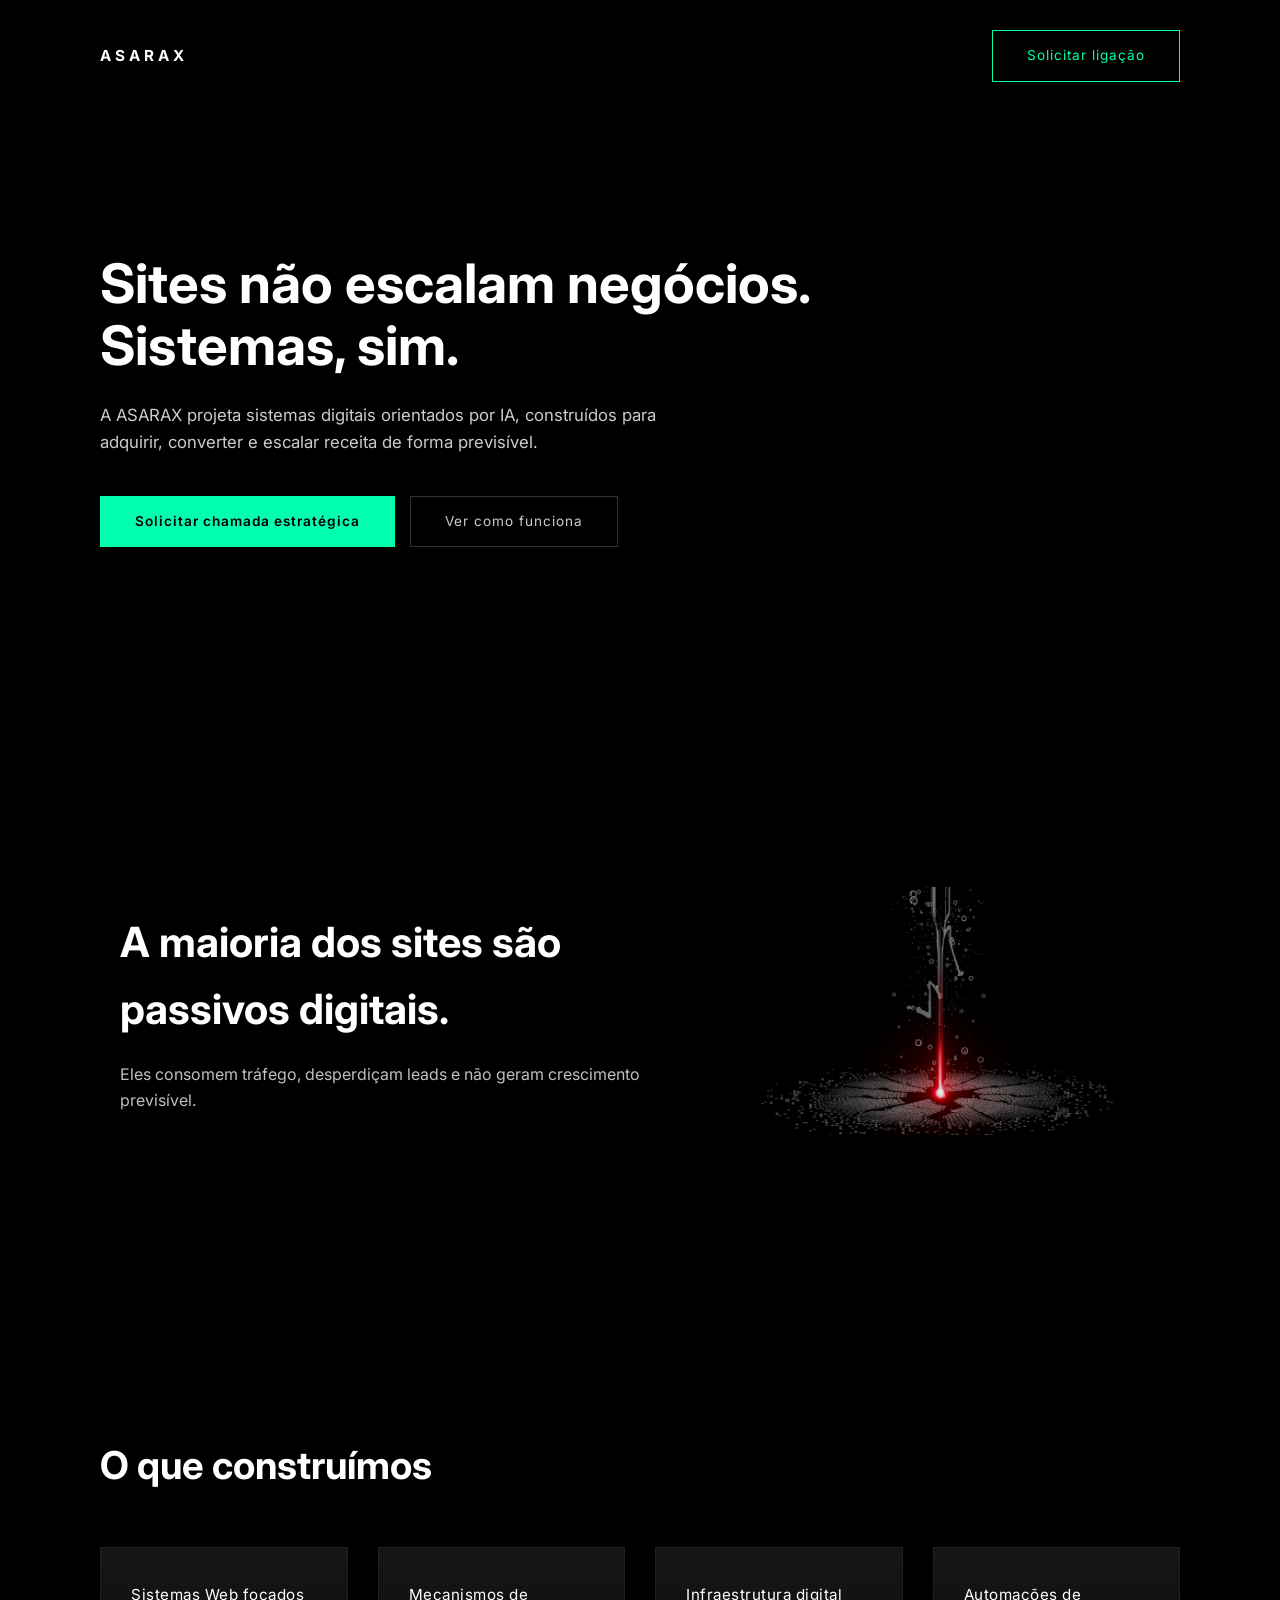
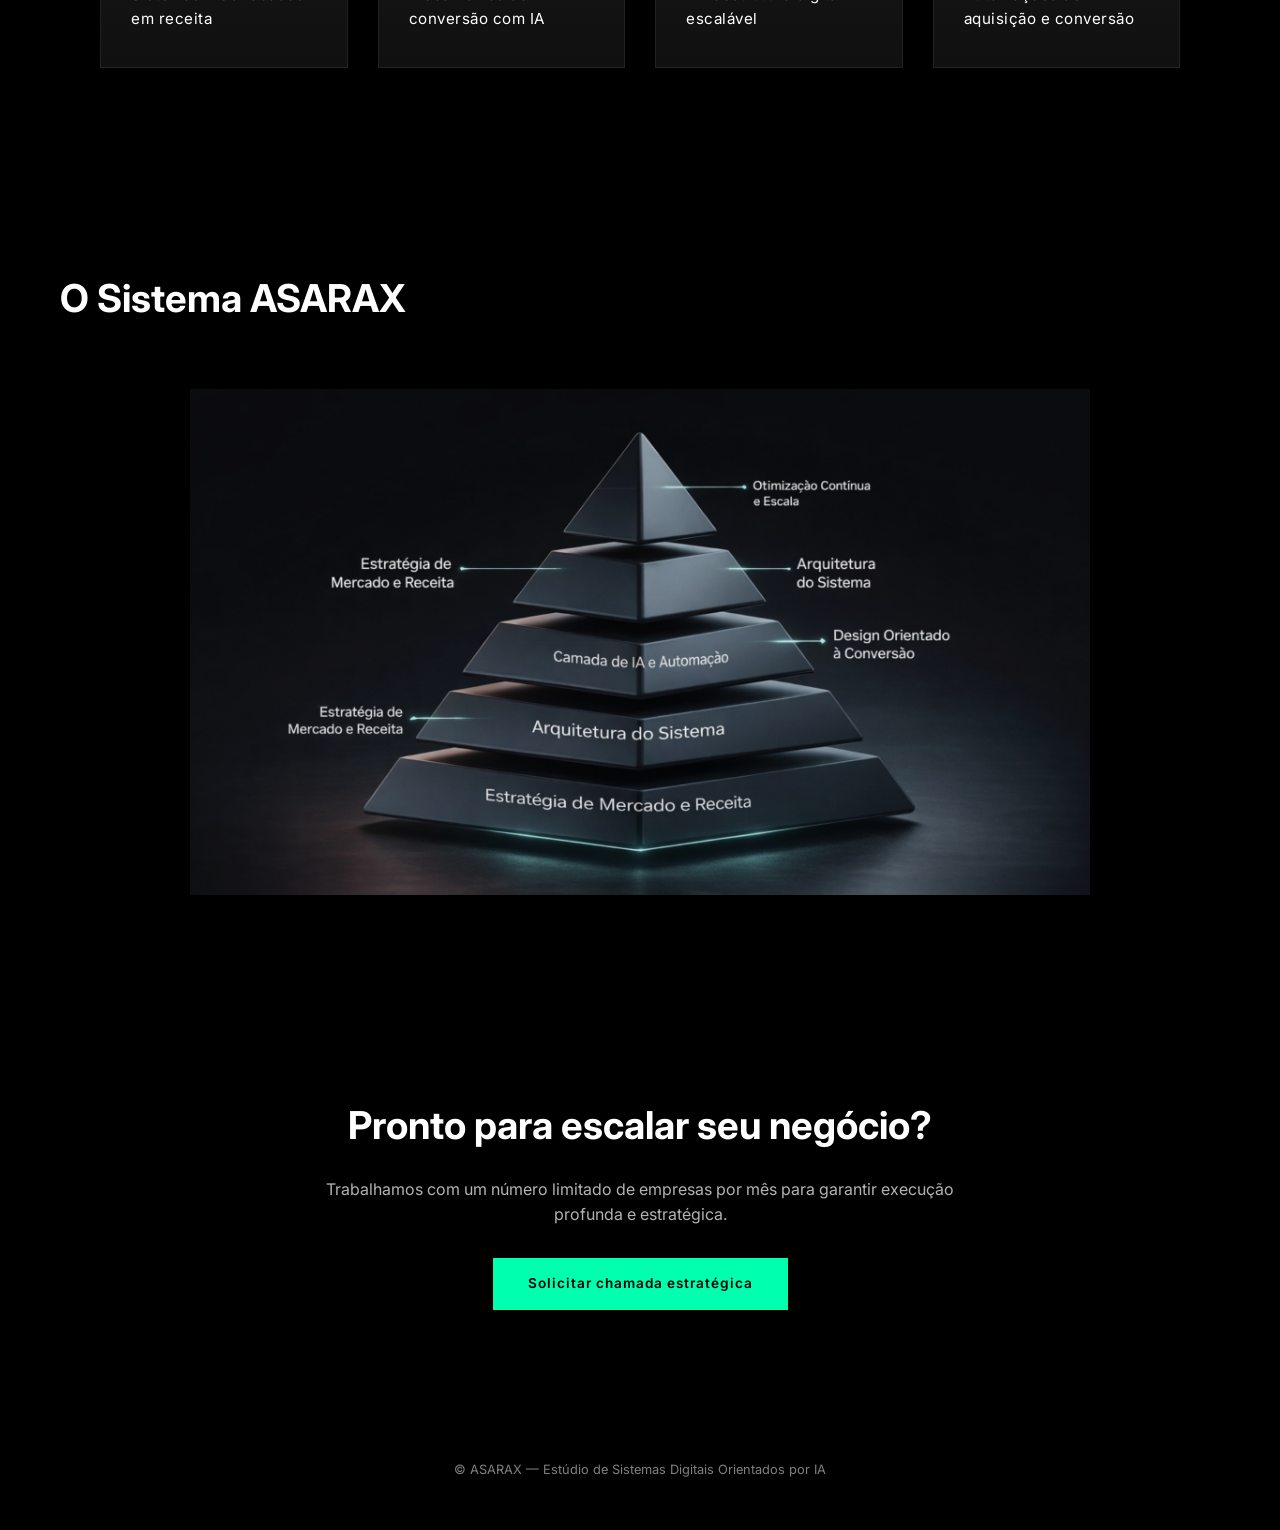
==== index.html @ 399a2442 "Add files via upload" ====
<!DOCTYPE html>
<html lang="pt-BR">
<head>
  <meta charset="UTF-8" />
  <meta name="viewport" content="width=device-width, initial-scale=1.0" />
  <title>ASARAX — Sistemas Digitais Orientados por IA</title>

  <!-- SEO -->
  <meta name="description" content="A ASARAX projeta sistemas digitais orientados por IA para adquirir, converter e escalar negócios com previsibilidade." />

  <!-- Fonte -->
  <link rel="preconnect" href="https://fonts.googleapis.com">
  <link rel="preconnect" href="https://fonts.gstatic.com" crossorigin>
  <link href="https://fonts.googleapis.com/css2?family=Inter:wght@400;600;700&display=swap" rel="stylesheet">

  <!-- CSS -->
  <link rel="stylesheet" href="css/style.css">
</head>

<body>

  <!-- HEADER -->
  <header class="header">
    <div class="logo">ASARAX</div>
    <a href="apply.html" class="btn">Solicitar ligação</a>
  </header>

  <!-- HERO -->
  <section class="hero">
    <h1>
      Sites não escalam negócios.<br>
      Sistemas, sim.
    </h1>

    <p>
      A ASARAX projeta sistemas digitais orientados por IA,
      construídos para adquirir, converter e escalar receita
      de forma previsível.
    </p>

    <div class="hero-buttons">
      <a href="#contact" class="btn primary">Solicitar chamada estratégica</a>
      <a href="#process" class="btn secondary">Ver como funciona</a>
    </div>
  </section>

  <!-- PROBLEMA -->
 <section class="section dark problem-split">
  <div class="problem-content">
    <div class="problem-text">
      <h2>A maioria dos sites são passivos digitais.</h2>
      <p>
        Eles consomem tráfego, desperdiçam leads e não geram crescimento previsível.
      </p>
    </div>

    <div class="problem-image">
      <img src="img/passive-system.png" alt="Sites passivos desperdiçam tráfego e leads">
    </div>
  </div>
</section>

  <!-- SERVIÇOS -->
  <section class="section">
    <h2>O que construímos</h2>

    <div class="grid">
      <div class="card">Sistemas Web focados em receita</div>
      <div class="card">Mecanismos de conversão com IA</div>
      <div class="card">Infraestrutura digital escalável</div>
      <div class="card">Automações de aquisição e conversão</div>
    </div>
  </section>

  <!-- PROCESSO -->
<section class="section dark" id="process">
  <h2>O Sistema ASARAX</h2>

  <div class="system-visual">
    <img 
      src="img/asarax-system.png" 
      alt="Sistema ASARAX — Estratégia, Arquitetura, Conversão, IA e Escala"
    />
  </div>
</section>

  <!-- CTA -->
  <section class="section cta" id="contact">
    <h2>Pronto para escalar seu negócio?</h2>

    <p style="opacity:.7; margin-bottom:30px;">
      Trabalhamos com um número limitado de empresas por mês
      para garantir execução profunda e estratégica.
    </p>

    <a href="apply.html" class="btn primary">
      Solicitar chamada estratégica
    </a>
  </section>

  <!-- FOOTER -->
  <footer class="footer">
    <p>© ASARAX — Estúdio de Sistemas Digitais Orientados por IA</p>
  </footer>

  <!-- JS -->
  <script src="js/main.js"></script>

</body>
</html>
---- css/style.css ----
/* =========================
   RESET & BASE
========================= */
* {
  margin: 0;
  padding: 0;
  box-sizing: border-box;
}

html {
  scroll-behavior: smooth;
}

body {
  background: #000000;
  color: #ffffff;
  font-family: 'Inter', Arial, sans-serif;
  line-height: 1.6;
}

/* =========================
   GLOBAL LAYOUT
========================= */
.header,
.hero,
.section,
.footer {
  max-width: 1200px;
  margin: 0 auto;
  padding-left: 60px;
  padding-right: 60px;
}

.section {
  padding-top: 100px;
  padding-bottom: 100px;
}

.section.dark {
  background: #000000;
  max-width: 100%;
}

.section.dark > * {
  max-width: 1200px;
  margin-left: auto;
  margin-right: auto;
}

/* =========================
   HEADER
========================= */
.header {
  display: flex;
  align-items: center;
  justify-content: space-between;
  padding-top: 30px;
  padding-bottom: 30px;
}

.logo {
  font-weight: 700;
  letter-spacing: 4px;
  font-size: 0.95rem;
}

/* =========================
   HERO
========================= */
.hero {
  padding-top: 140px;
  padding-bottom: 140px;
}

.hero h1 {
  font-size: clamp(2.5rem, 5vw, 3.4rem);
  font-weight: 700;
  line-height: 1.15;
  margin-bottom: 25px;
}

.hero p {
  max-width: 620px;
  font-size: 1.05rem;
  opacity: 0.8;
  margin-bottom: 40px;
}

.hero-buttons {
  display: flex;
  flex-wrap: wrap;
  gap: 15px;
}

/* =========================
   BUTTONS
========================= */
.btn {
  display: inline-block;
  padding: 14px 34px;
  border: 1px solid #00ffae;
  color: #00ffae;
  text-decoration: none;
  font-size: 0.85rem;
  letter-spacing: 1px;
  transition: all 0.3s ease;
}

.btn.primary {
  background: #00ffae;
  color: #000;
  font-weight: 600;
}

.btn.secondary {
  border-color: #333;
  color: #ccc;
}

.btn:hover {
  transform: translateY(-2px);
  box-shadow: 0 10px 40px rgba(0, 255, 174, 0.15);
}

.btn.secondary:hover {
  border-color: #00ffae;
  color: #00ffae;
}

/* =========================
   HEADINGS & TEXT
========================= */
.section h2 {
  font-size: clamp(1.9rem, 4vw, 2.4rem);
  font-weight: 700;
  margin-bottom: 20px;
}

.section p {
  max-width: 700px;
  opacity: 0.75;
}

/* =========================
   GRID / CARDS
========================= */
.grid {
  display: grid;
  grid-template-columns: repeat(auto-fit, minmax(240px, 1fr));
  gap: 30px;
  margin-top: 50px;
}

.card {
  background: linear-gradient(180deg, #151515, #101010);
  border: 1px solid #222;
  padding: 35px 30px;
  font-size: 0.95rem;
  letter-spacing: 0.5px;
  transition: all 0.35s ease;
}

.card:hover {
  border-color: #00ffae;
  transform: translateY(-6px);
  box-shadow: 0 20px 60px rgba(0, 255, 174, 0.12);
}

/* =========================
   PROCESS LIST
========================= */
ol {
  margin-top: 40px;
  padding-left: 20px;
}

ol li {
  margin-bottom: 18px;
  font-size: 0.95rem;
  opacity: 0.85;
}

/* =========================
   CTA
========================= */
.cta {
  text-align: center;
}

.cta h2 {
  margin-bottom: 20px;
}

.cta p {
  margin-left: auto;
  margin-right: auto;
}

/* =========================
   FOOTER
========================= */
.footer {
  padding-top: 50px;
  padding-bottom: 50px;
  text-align: center;
  font-size: 0.8rem;
  opacity: 0.5;
}

/* =========================
   RESPONSIVE
========================= */
@media (max-width: 768px) {
  .header,
  .hero,
  .section,
  .footer {
    padding-left: 25px;
    padding-right: 25px;
  }

  .hero {
    padding-top: 110px;
    padding-bottom: 110px;
  }

  .hero-buttons {
    flex-direction: column;
    align-items: flex-start;
  }

  .btn {
    width: 100%;
    text-align: center;
  }
}
/* =========================
   FORM — ASARAX
========================= */

.asarax-form {
  max-width: 520px;
}

.form-group {
  display: flex;
  flex-direction: column;
  margin-bottom: 25px;
}

.form-group label {
  font-size: 0.75rem;
  letter-spacing: 1px;
  opacity: 0.7;
  margin-bottom: 8px;
}

.form-group input {
  background: #0f0f0f;
  border: 1px solid #222;
  padding: 14px 16px;
  color: #fff;
  font-size: 0.9rem;
  outline: none;
}

.form-group input:focus {
  border-color: #00ffae;
}
.logo img {
  height: 28px;       /* ideal para header premium */
  width: auto;
  display: block;
}

.visual-power {
  background: #000;
  padding: 120px 8vw;
}

/* Logo em destaque */
.brand-statement {
  text-align: center;
  margin-bottom: 80px;
}

.brand-statement img {
  height: 80px;
  margin-bottom: 20px;
}

.brand-statement p {
  font-size: 0.9rem;
  letter-spacing: 0.15em;
  text-transform: uppercase;
  opacity: 0.6;
}

.system-visual {
  margin-top: 60px;
  display: flex;
  justify-content: center;
}

.system-visual img {
  max-width: 100%;
  width: 900px;
  opacity: 0.95;
}

.section-hero {
  background: #000;
}

.section-hero img {
  display: block;
  margin: 0 auto;
  background: #000;
}

/* =========================
   PROBLEM SPLIT SECTION
========================= */

.problem-split {
  background: #000;
}

.problem-content {
  max-width: 1200px;
  margin: 0 auto;
  padding: 100px 60px;
  display: grid;
  grid-template-columns: 1.1fr 0.9fr;
  gap: 60px;
  align-items: center;
}

.problem-text h2 {
  font-size: clamp(2rem, 4vw, 2.6rem);
  margin-bottom: 20px;
}

.problem-text p {
  max-width: 520px;
  opacity: 0.75;
  font-size: 1rem;
}

.problem-image {
  display: flex;
  justify-content: flex-end;
}

.problem-image img {
  width: 100%;
  max-width: 600px;
  opacity: 0.9;
}

/* MOBILE */
@media (max-width: 900px) {
  .problem-content {
    grid-template-columns: 1fr;
    gap: 50px;
  }

  .problem-image {
    justify-content: center;
  }

  .problem-image img {
    max-width: 100%;
  }
}
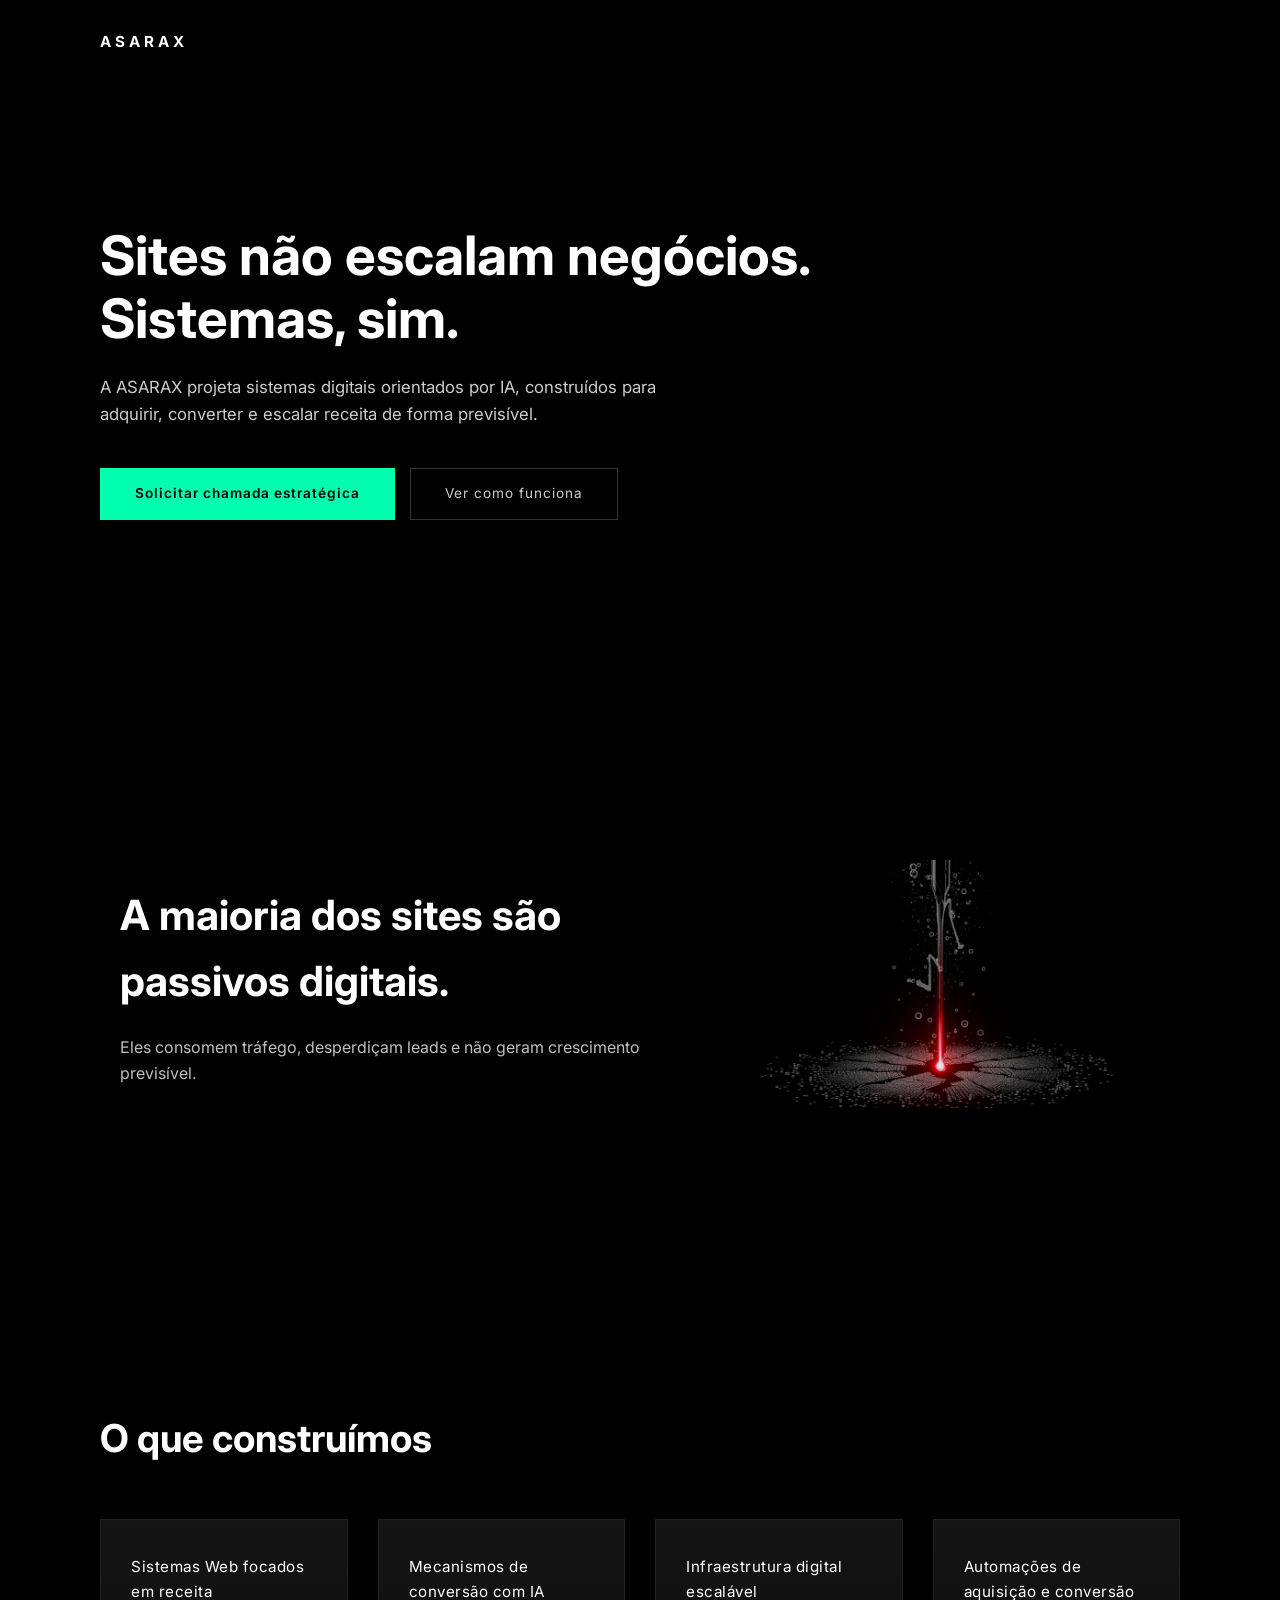
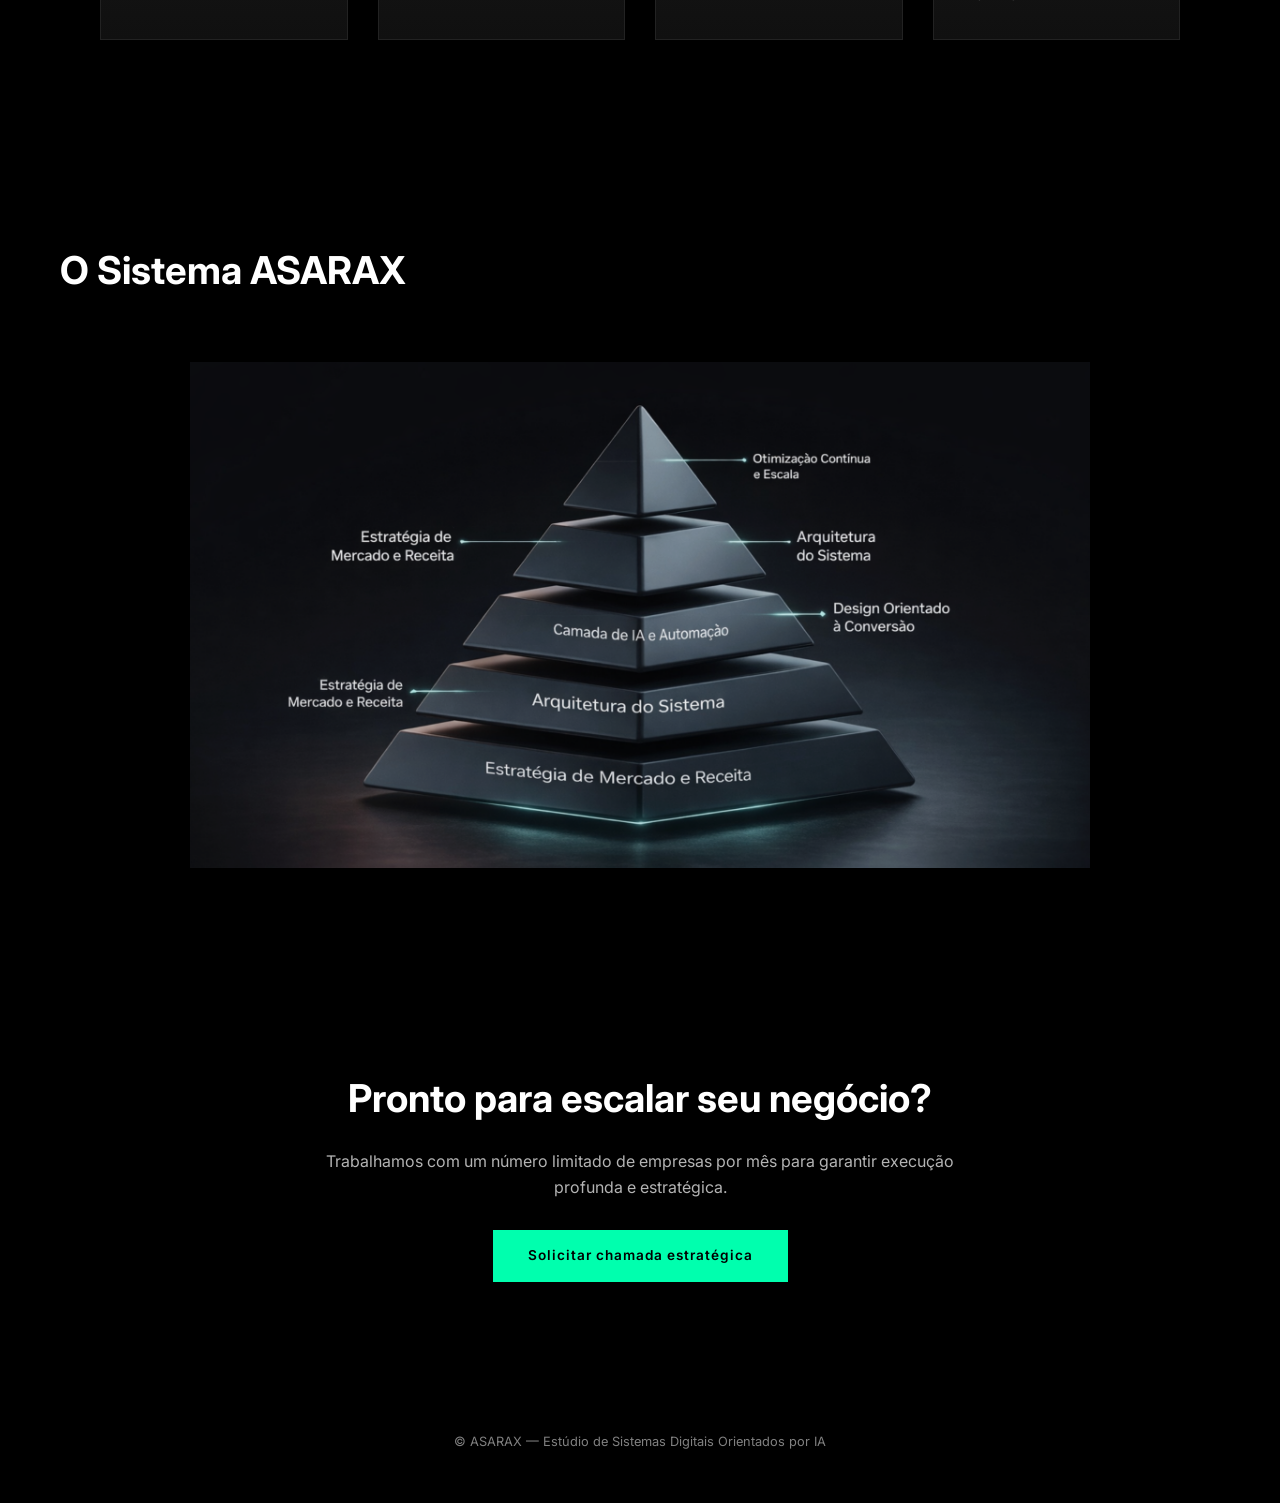
==== commit bc7902b3: "Update index.html" ====
--- a/index.html
+++ b/index.html
@@ -22,7 +22,7 @@
   <!-- HEADER -->
   <header class="header">
     <div class="logo">ASARAX</div>
-    <a href="apply.html" class="btn">Solicitar ligação</a>
+    
   </header>
 
   <!-- HERO -->
@@ -107,4 +107,5 @@
   <script src="js/main.js"></script>
 
 </body>
-</html>+
+</html>
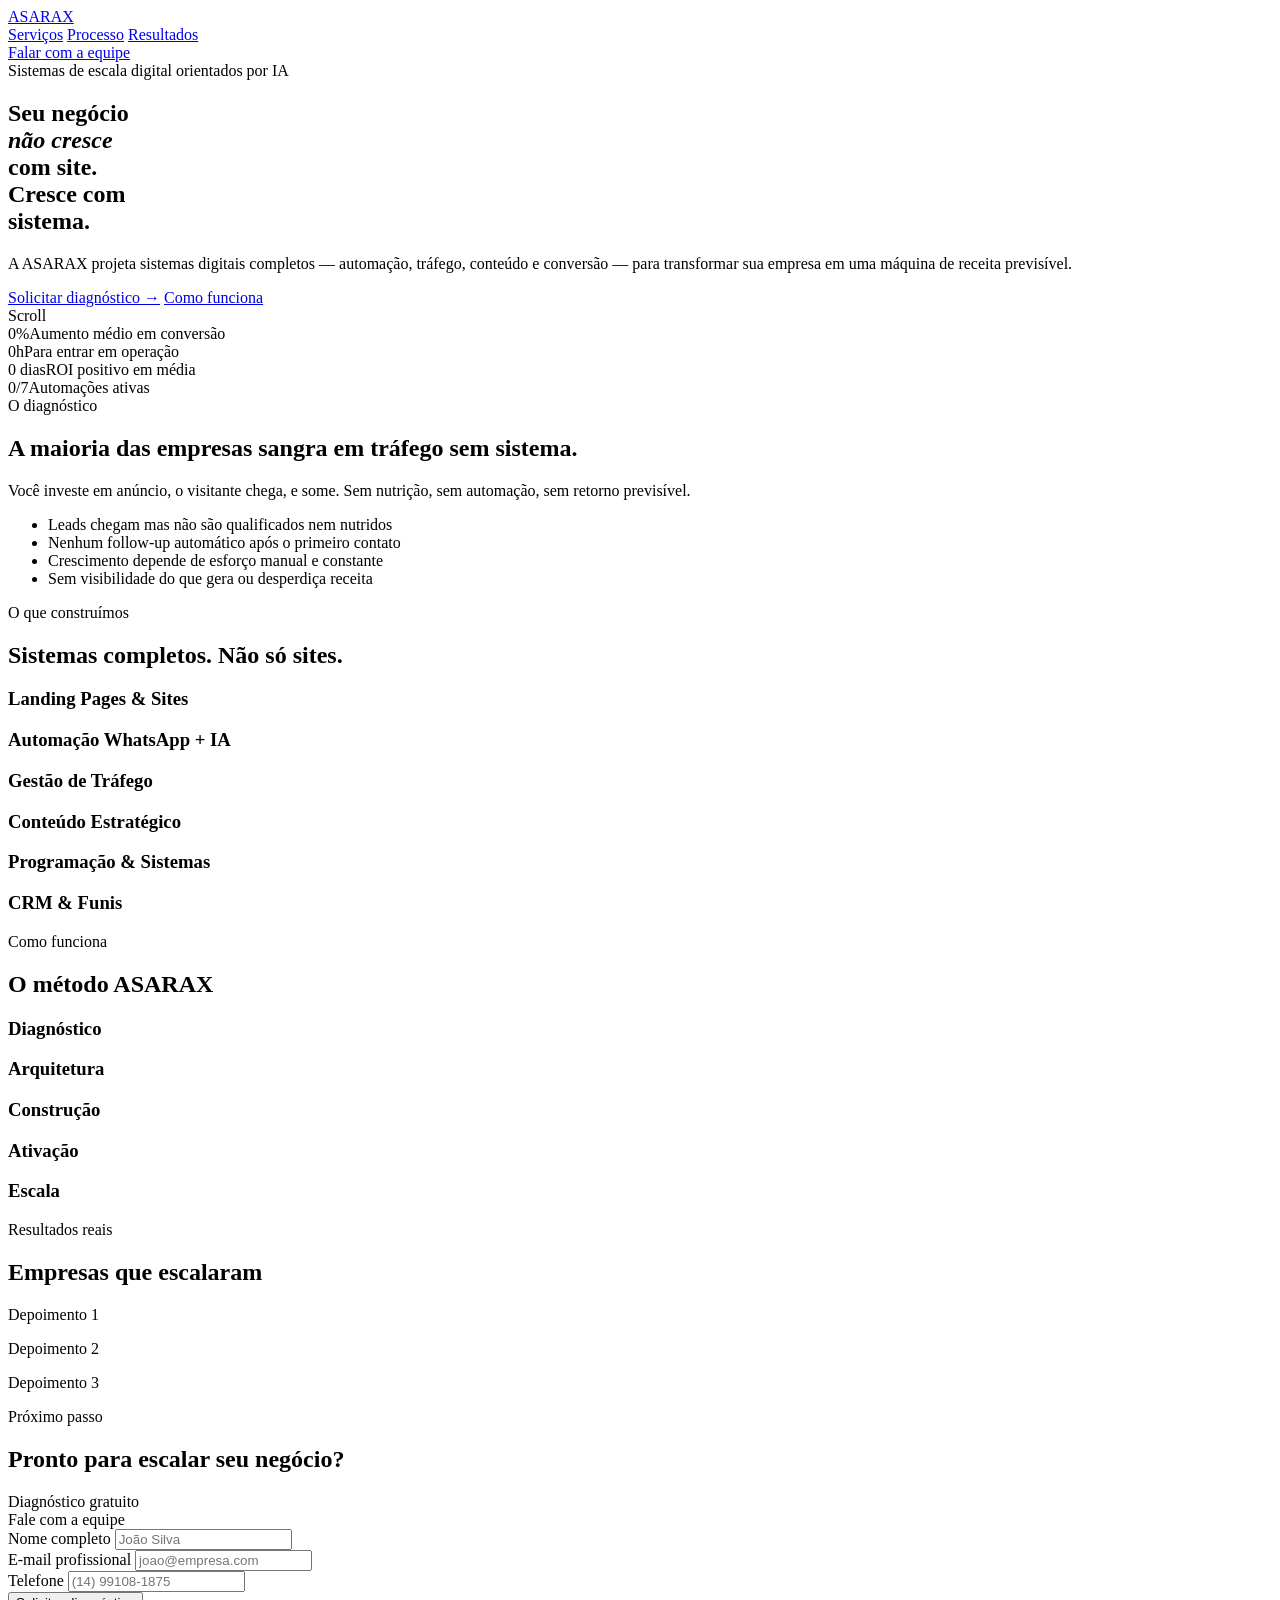
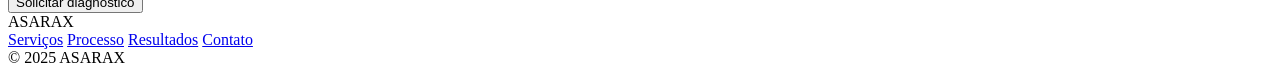
==== commit 28ca9c52: "Update index.html" ====
--- a/index.html
+++ b/index.html
@@ -1,111 +1,154 @@
 <!DOCTYPE html>
 <html lang="pt-BR">
 <head>
-  <meta charset="UTF-8" />
-  <meta name="viewport" content="width=device-width, initial-scale=1.0" />
-  <title>ASARAX — Sistemas Digitais Orientados por IA</title>
-
-  <!-- SEO -->
-  <meta name="description" content="A ASARAX projeta sistemas digitais orientados por IA para adquirir, converter e escalar negócios com previsibilidade." />
-
-  <!-- Fonte -->
-  <link rel="preconnect" href="https://fonts.googleapis.com">
-  <link rel="preconnect" href="https://fonts.gstatic.com" crossorigin>
-  <link href="https://fonts.googleapis.com/css2?family=Inter:wght@400;600;700&display=swap" rel="stylesheet">
-
-  <!-- CSS -->
-  <link rel="stylesheet" href="css/style.css">
+<meta charset="UTF-8"/>
+<meta name="viewport" content="width=device-width, initial-scale=1.0"/>
+<title>ASARAX — Sistemas de Escala Digital</title>
+<meta name="description" content="ASARAX projeta sistemas digitais orientados por IA para escalar negócios com receita previsível."/>
 </head>
 
 <body>
 
-  <!-- HEADER -->
-  <header class="header">
-    <div class="logo">ASARAX</div>
-    
-  </header>
+<header id="hdr">
+  <a href="#" class="logo-type">ASARAX</a>
+  <nav>
+    <a href="#services">Serviços</a>
+    <a href="#process">Processo</a>
+    <a href="#results">Resultados</a>
+  </nav>
+  <a href="https://wa.me/5514991081875?text=Quero%20falar%20com%20a%20equipe%20ASARAX" target="_blank" class="nav-cta">
+   Falar com a equipe
+  </a>
+</header>
 
-  <!-- HERO -->
-  <section class="hero">
-    <h1>
-      Sites não escalam negócios.<br>
-      Sistemas, sim.
-    </h1>
+<section class="hero">
+  <div class="hero-grid"></div>
+  <div class="hero-orb"></div>
+  <div class="hero-eyebrow">Sistemas de escala digital orientados por IA</div>
+  <h1>
+    Seu negócio<br>
+    <em>não cresce</em><br>
+    com site.<br>
+    Cresce com<br>
+    sistema.
+  </h1>
+  <div class="hero-bottom">
+    <p class="hero-desc">A ASARAX projeta sistemas digitais completos — automação, tráfego, conteúdo e conversão — para transformar sua empresa em uma máquina de receita previsível.</p>
+    <div class="hero-actions">
+      <a href="#contact" class="btn-fill">Solicitar diagnóstico →</a>
+      <a href="#process" class="btn-ghost">Como funciona</a>
+    </div>
+  </div>
+  <div class="scroll-hint">
+    <span>Scroll</span>
+    <div class="scroll-line"></div>
+  </div>
+</section>
 
-    <p>
-      A ASARAX projeta sistemas digitais orientados por IA,
-      construídos para adquirir, converter e escalar receita
-      de forma previsível.
-    </p>
+<div class="stats-bar">
+  <div class="stat-item"><span class="stat-n">0%</span><span class="stat-l">Aumento médio em conversão</span></div>
+  <div class="stat-item"><span class="stat-n">0h</span><span class="stat-l">Para entrar em operação</span></div>
+  <div class="stat-item"><span class="stat-n">0 dias</span><span class="stat-l">ROI positivo em média</span></div>
+  <div class="stat-item"><span class="stat-n">0/7</span><span class="stat-l">Automações ativas</span></div>
+</div>
 
-    <div class="hero-buttons">
-      <a href="#contact" class="btn primary">Solicitar chamada estratégica</a>
-      <a href="#process" class="btn secondary">Ver como funciona</a>
-    </div>
-  </section>
-
-  <!-- PROBLEMA -->
- <section class="section dark problem-split">
-  <div class="problem-content">
-    <div class="problem-text">
-      <h2>A maioria dos sites são passivos digitais.</h2>
-      <p>
-        Eles consomem tráfego, desperdiçam leads e não geram crescimento previsível.
-      </p>
-    </div>
-
-    <div class="problem-image">
-      <img src="img/passive-system.png" alt="Sites passivos desperdiçam tráfego e leads">
+<section class="problem">
+  <div class="problem-inner">
+    <div>
+      <div class="section-label">O diagnóstico</div>
+      <h2 class="section-title">A maioria das empresas sangra em tráfego sem sistema.</h2>
+      <p class="section-sub">Você investe em anúncio, o visitante chega, e some. Sem nutrição, sem automação, sem retorno previsível.</p>
+      <ul class="problem-list">
+        <li>Leads chegam mas não são qualificados nem nutridos</li>
+        <li>Nenhum follow-up automático após o primeiro contato</li>
+        <li>Crescimento depende de esforço manual e constante</li>
+        <li>Sem visibilidade do que gera ou desperdiça receita</li>
+      </ul>
     </div>
   </div>
 </section>
 
-  <!-- SERVIÇOS -->
-  <section class="section">
-    <h2>O que construímos</h2>
+<section id="services">
+  <div class="section-label">O que construímos</div>
+  <h2 class="section-title">Sistemas completos. Não só sites.</h2>
 
-    <div class="grid">
-      <div class="card">Sistemas Web focados em receita</div>
-      <div class="card">Mecanismos de conversão com IA</div>
-      <div class="card">Infraestrutura digital escalável</div>
-      <div class="card">Automações de aquisição e conversão</div>
-    </div>
-  </section>
-
-  <!-- PROCESSO -->
-<section class="section dark" id="process">
-  <h2>O Sistema ASARAX</h2>
-
-  <div class="system-visual">
-    <img 
-      src="img/asarax-system.png" 
-      alt="Sistema ASARAX — Estratégia, Arquitetura, Conversão, IA e Escala"
-    />
+  <div class="services-grid">
+    <div class="svc-card"><h3>Landing Pages & Sites</h3></div>
+    <div class="svc-card"><h3>Automação WhatsApp + IA</h3></div>
+    <div class="svc-card"><h3>Gestão de Tráfego</h3></div>
+    <div class="svc-card"><h3>Conteúdo Estratégico</h3></div>
+    <div class="svc-card"><h3>Programação & Sistemas</h3></div>
+    <div class="svc-card"><h3>CRM & Funis</h3></div>
   </div>
 </section>
 
-  <!-- CTA -->
-  <section class="section cta" id="contact">
-    <h2>Pronto para escalar seu negócio?</h2>
+<section id="process">
+  <div class="section-label">Como funciona</div>
+  <h2 class="section-title">O método ASARAX</h2>
 
-    <p style="opacity:.7; margin-bottom:30px;">
-      Trabalhamos com um número limitado de empresas por mês
-      para garantir execução profunda e estratégica.
-    </p>
+  <div class="process-list">
+    <div class="process-item"><h3>Diagnóstico</h3></div>
+    <div class="process-item"><h3>Arquitetura</h3></div>
+    <div class="process-item"><h3>Construção</h3></div>
+    <div class="process-item"><h3>Ativação</h3></div>
+    <div class="process-item"><h3>Escala</h3></div>
+  </div>
+</section>
 
-    <a href="apply.html" class="btn primary">
-      Solicitar chamada estratégica
-    </a>
-  </section>
+<section id="results">
+  <div class="section-label">Resultados reais</div>
+  <h2 class="section-title">Empresas que escalaram</h2>
 
-  <!-- FOOTER -->
-  <footer class="footer">
-    <p>© ASARAX — Estúdio de Sistemas Digitais Orientados por IA</p>
-  </footer>
+  <div class="testimonials-grid">
+    <div class="tcard"><p>Depoimento 1</p></div>
+    <div class="tcard"><p>Depoimento 2</p></div>
+    <div class="tcard"><p>Depoimento 3</p></div>
+  </div>
+</section>
 
-  <!-- JS -->
-  <script src="js/main.js"></script>
+<section id="contact">
+  <div class="section-label">Próximo passo</div>
+  <h2 class="section-title">Pronto para escalar seu negócio?</h2>
+
+  <div class="form-wrap">
+
+    <div class="form-tag">Diagnóstico gratuito</div>
+    <div class="form-title">Fale com a equipe</div>
+
+    <div class="field-group">
+
+      <div class="field">
+        <label>Nome completo</label>
+        <input type="text" placeholder="João Silva"/>
+      </div>
+
+      <div class="field">
+        <label>E-mail profissional</label>
+        <input type="email" placeholder="joao@empresa.com"/>
+      </div>
+
+      <div class="field">
+        <label>Telefone</label>
+        <input type="tel" placeholder="(14) 99108-1875"/>
+      </div>
+
+    </div>
+
+    <button>Solicitar diagnóstico</button>
+
+  </div>
+</section>
+
+<footer>
+  <div class="footer-logo">ASARAX</div>
+  <div class="footer-links">
+    <a href="#services">Serviços</a>
+    <a href="#process">Processo</a>
+    <a href="#results">Resultados</a>
+    <a href="#contact">Contato</a>
+  </div>
+  <div class="footer-copy">© 2025 ASARAX</div>
+</footer>
 
 </body>
-
 </html>
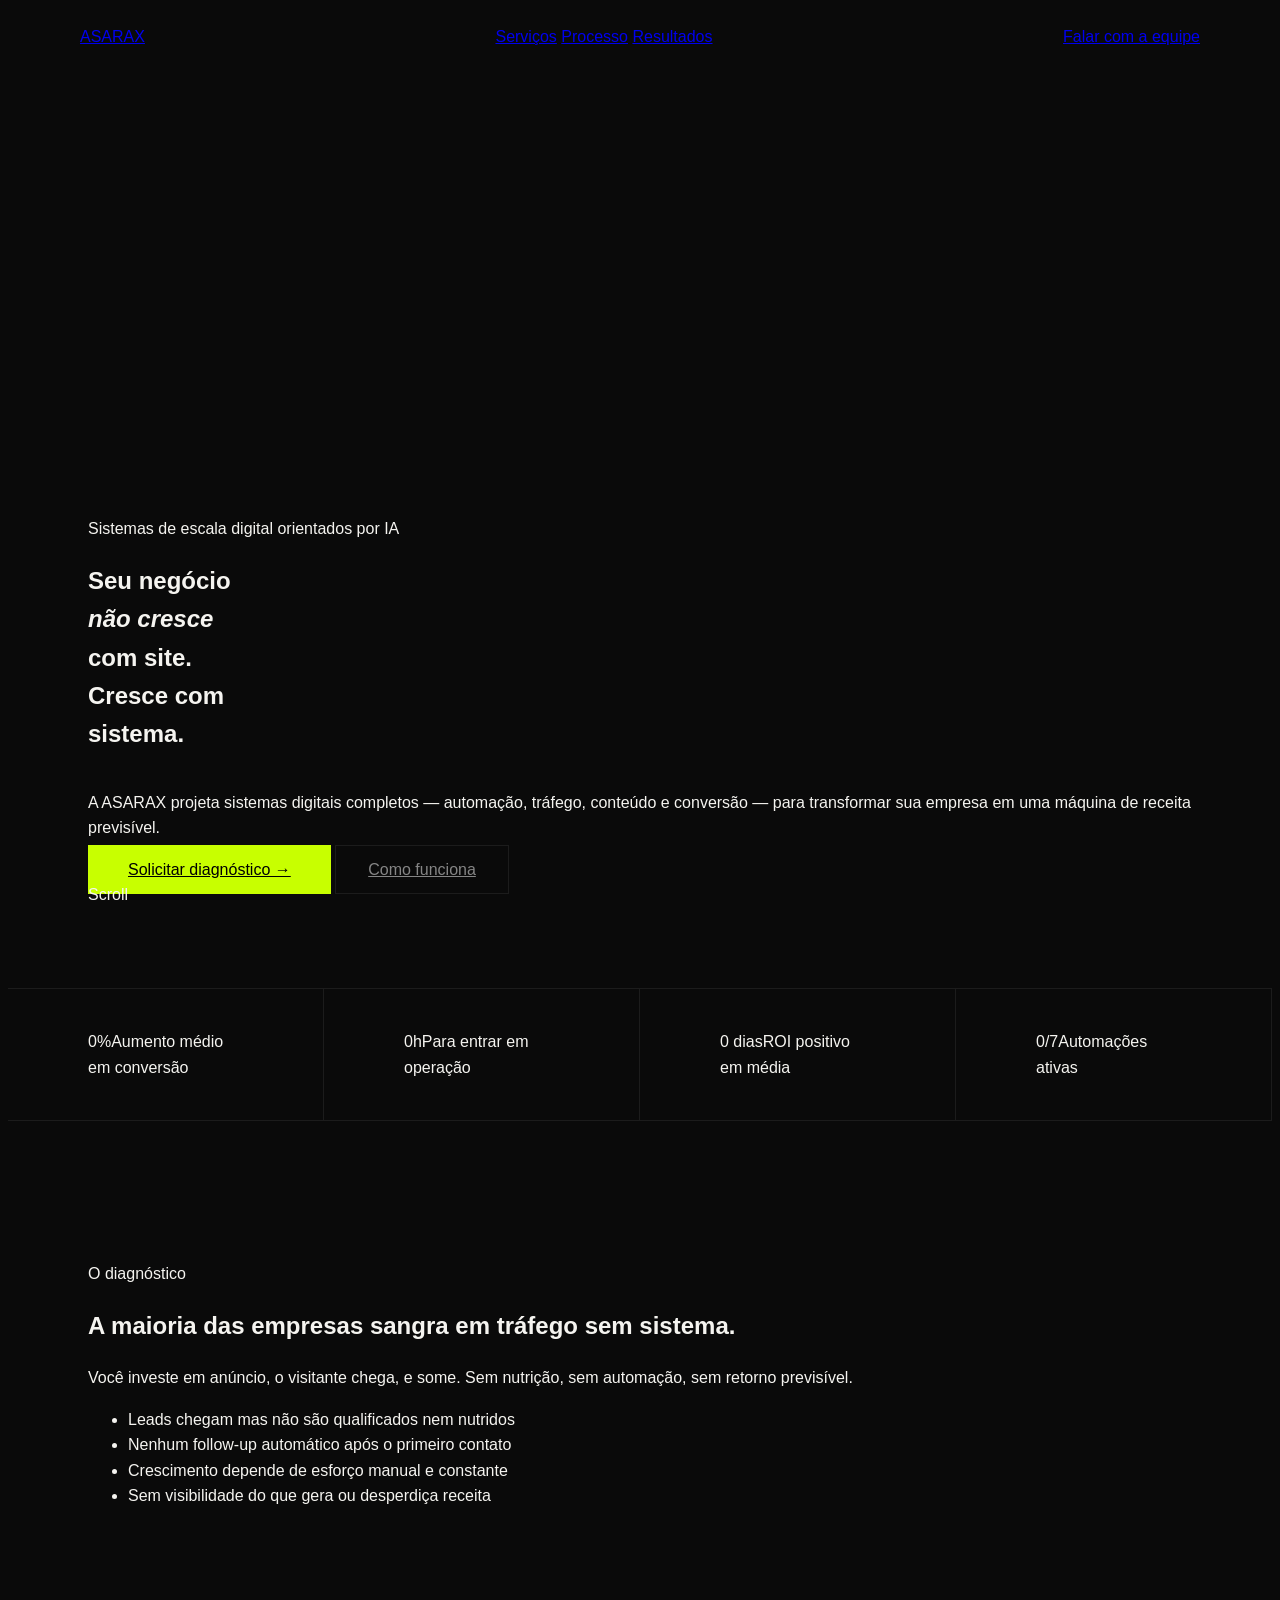
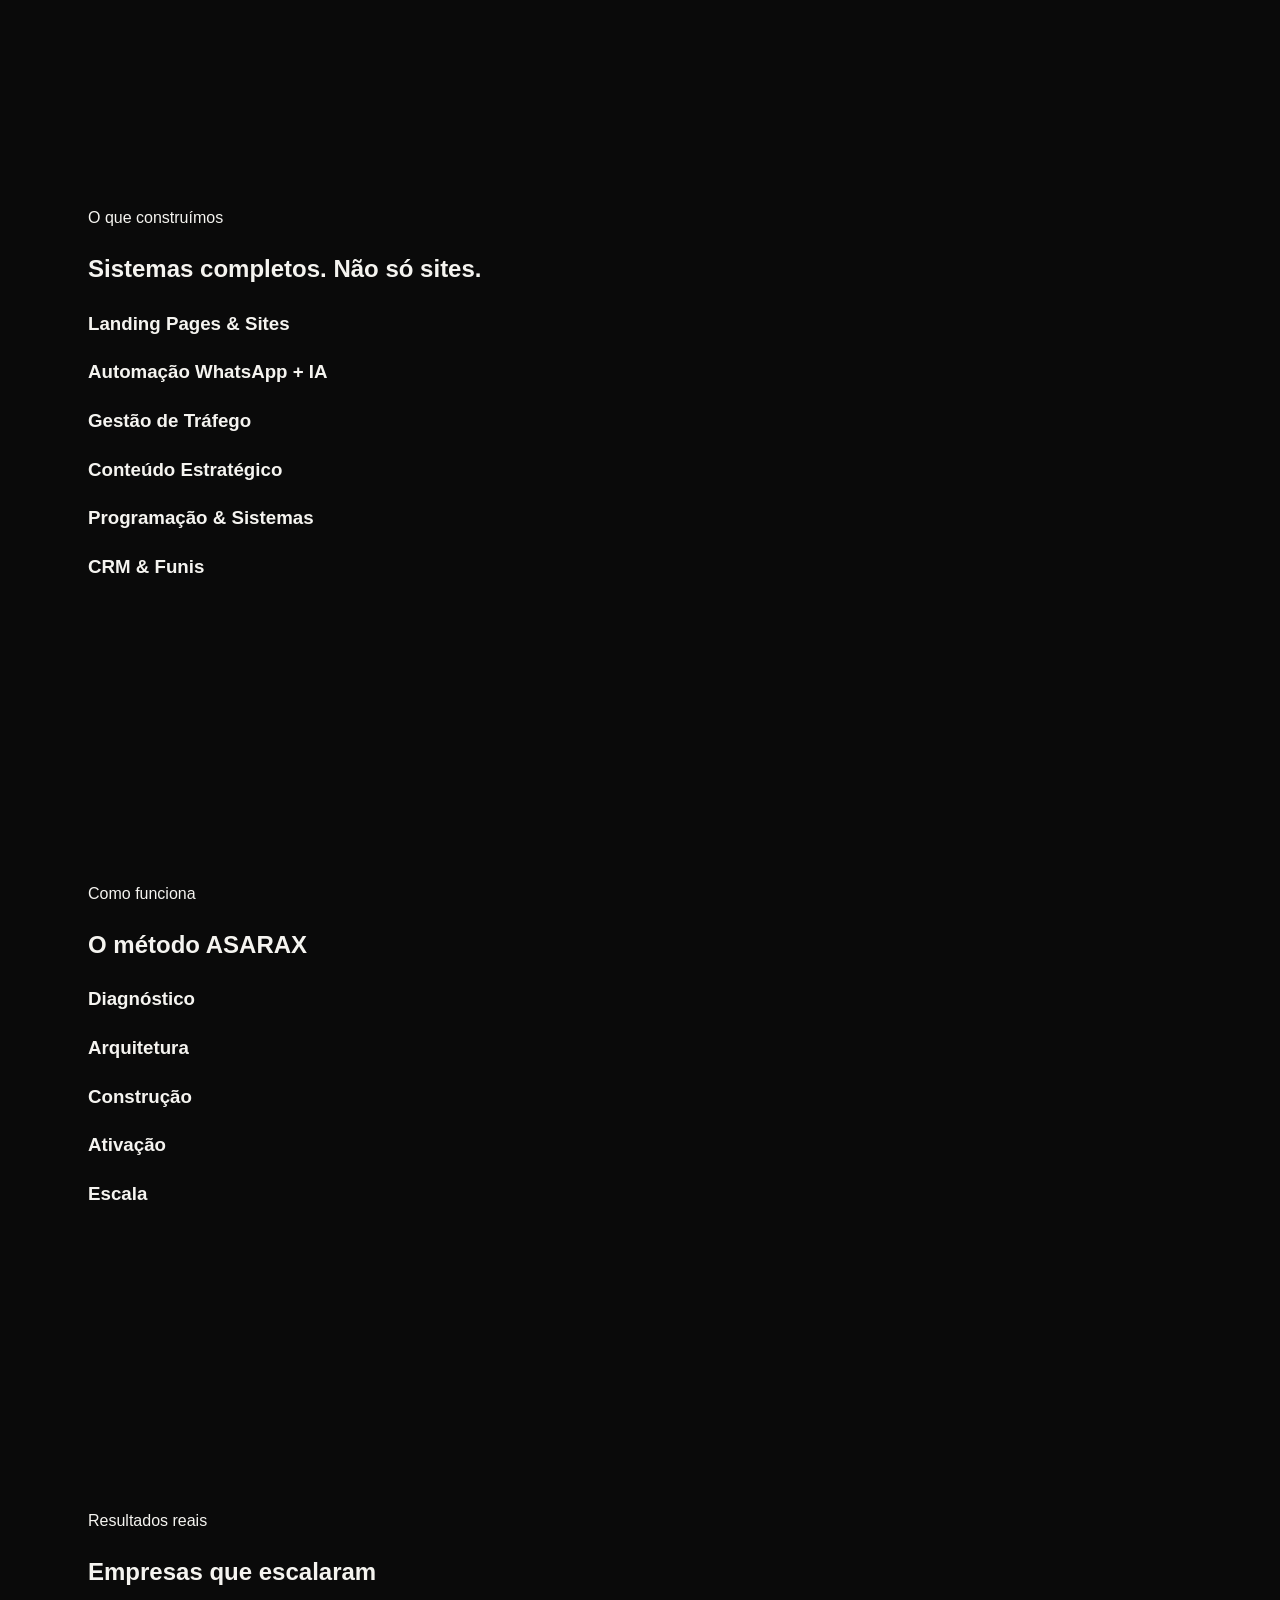
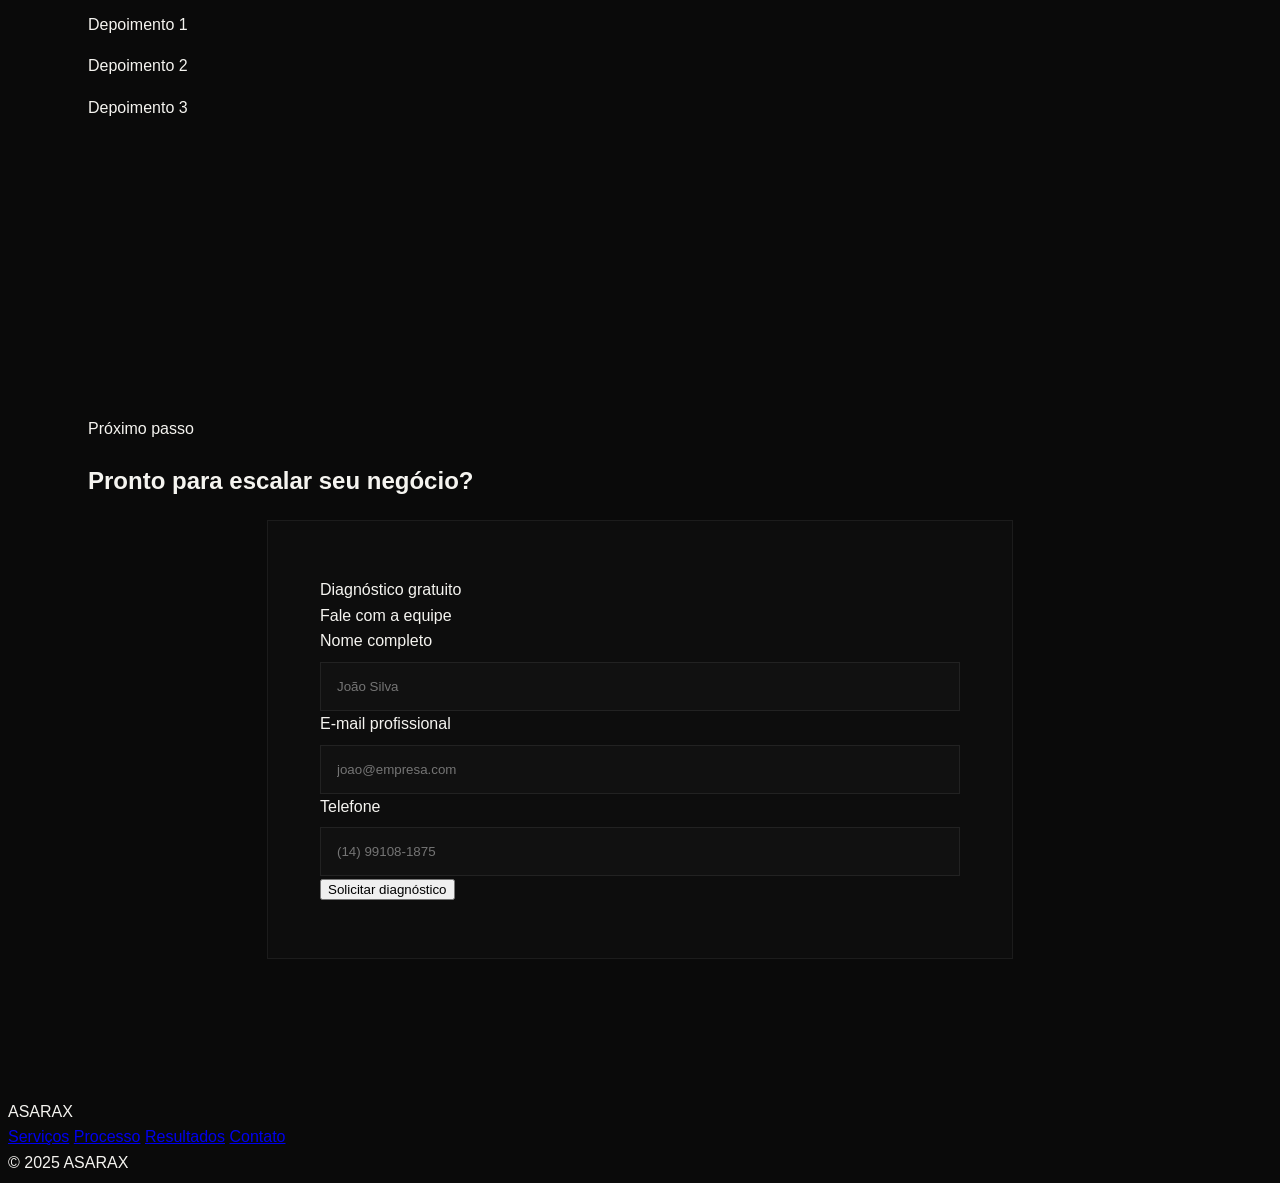
==== commit 6ef9f921: "Update index.html" ====
--- a/index.html
+++ b/index.html
@@ -5,6 +5,7 @@
 <meta name="viewport" content="width=device-width, initial-scale=1.0"/>
 <title>ASARAX — Sistemas de Escala Digital</title>
 <meta name="description" content="ASARAX projeta sistemas digitais orientados por IA para escalar negócios com receita previsível."/>
+<link rel="stylesheet" href="css/style.css">
 </head>
 
 <body>
--- a/css/style.css
+++ b/css/style.css
@@ -0,0 +1,150 @@
+<style>
+*,*::before,*::after{margin:0;padding:0;box-sizing:border-box}
+html{scroll-behavior:smooth;font-size:16px}
+
+:root{
+  --black:#0a0a0a;
+  --white:#f5f4f0;
+  --grey:#888;
+  --border:#1c1c1c;
+  --accent:#c8ff00;
+  --max:1280px;
+  --px:80px;
+}
+
+body{
+  background:var(--black);
+  color:var(--white);
+  font-family:'Inter',sans-serif;
+  line-height:1.6;
+  overflow-x:hidden;
+}
+
+/* HEADER */
+#hdr{
+  position:fixed;
+  top:0;
+  left:0;
+  right:0;
+  z-index:1000;
+  display:flex;
+  align-items:center;
+  justify-content:space-between;
+  padding:24px var(--px);
+  transition:.4s;
+}
+
+#hdr.scrolled{
+  background:rgba(10,10,10,.92);
+  backdrop-filter:blur(20px);
+  border-bottom:1px solid var(--border);
+  padding:16px var(--px);
+}
+
+/* HERO */
+.hero{
+  min-height:100vh;
+  display:flex;
+  flex-direction:column;
+  justify-content:flex-end;
+  padding:0 var(--px) 80px;
+}
+
+/* BOTÕES */
+.btn-fill{
+  background:var(--accent);
+  color:#000;
+  padding:16px 40px;
+  border:none;
+  cursor:pointer;
+  transition:.25s;
+}
+
+.btn-fill:hover{
+  background:#fff;
+  transform:translateY(-2px);
+}
+
+.btn-ghost{
+  border:1px solid var(--border);
+  padding:15px 32px;
+  color:rgba(255,255,255,.5);
+  transition:.25s;
+}
+
+.btn-ghost:hover{
+  color:#fff;
+  border-color:#fff;
+}
+
+/* STATS */
+.stats-bar{
+  display:grid;
+  grid-template-columns:repeat(4,1fr);
+  border-top:1px solid var(--border);
+  border-bottom:1px solid var(--border);
+}
+
+.stat-item{
+  padding:40px var(--px);
+  border-right:1px solid var(--border);
+}
+
+/* SECTION */
+section{
+  padding:140px var(--px);
+}
+
+/* FORM */
+.form-wrap{
+  max-width:640px;
+  margin:auto;
+  background:#0d0d0d;
+  border:1px solid var(--border);
+  padding:56px 52px;
+}
+
+.field{
+  display:flex;
+  flex-direction:column;
+  gap:8px;
+}
+
+.field input{
+  background:#111;
+  border:1px solid #222;
+  padding:16px;
+  color:#fff;
+}
+
+.field.has-error input{
+  border-color:red;
+}
+
+.submit-btn{
+  width:100%;
+  background:var(--accent);
+  color:#000;
+  padding:18px;
+  border:none;
+  cursor:pointer;
+}
+
+/* REVEAL */
+.reveal{
+  opacity:0;
+  transform:translateY(36px);
+  transition:.8s;
+}
+
+.reveal.on{
+  opacity:1;
+  transform:translateY(0);
+}
+
+/* RESPONSIVO */
+@media(max-width:768px){
+  :root{--px:24px}
+  .stats-bar{grid-template-columns:1fr 1fr}
+}
+</style>
